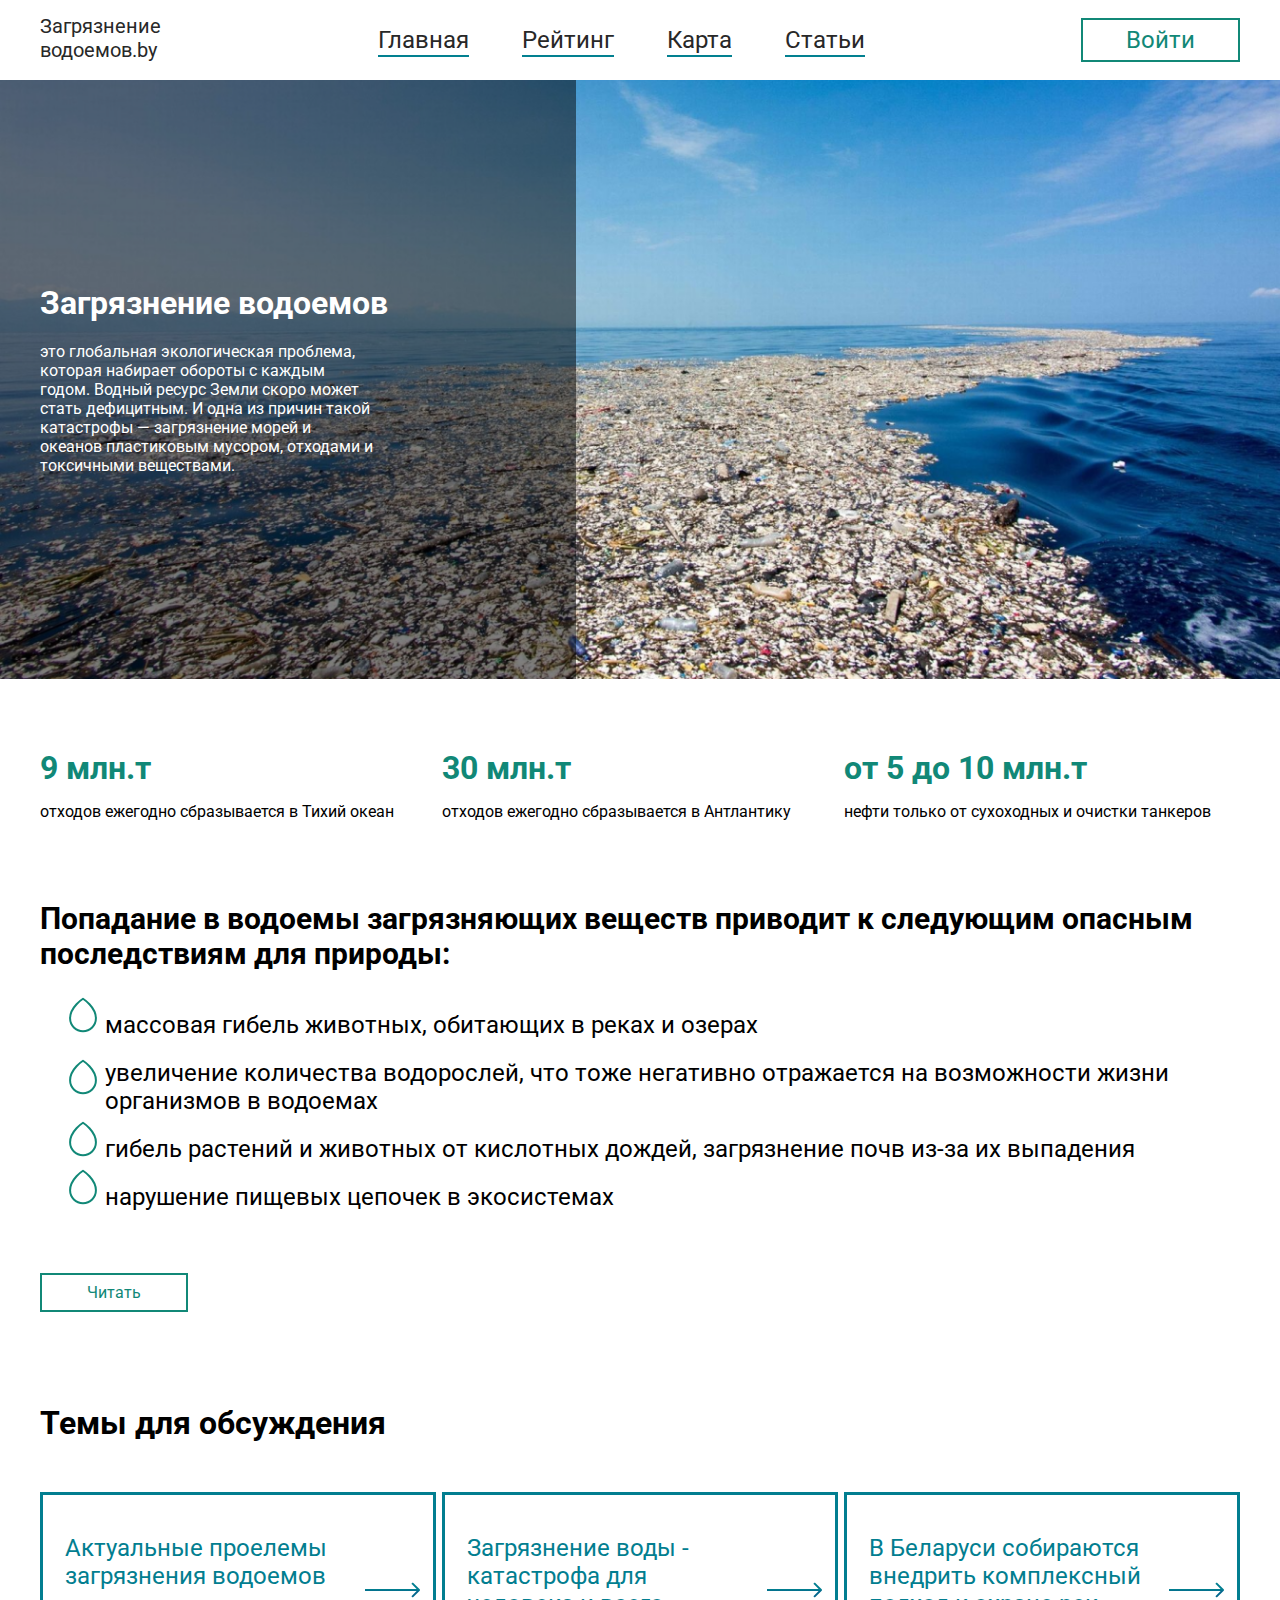
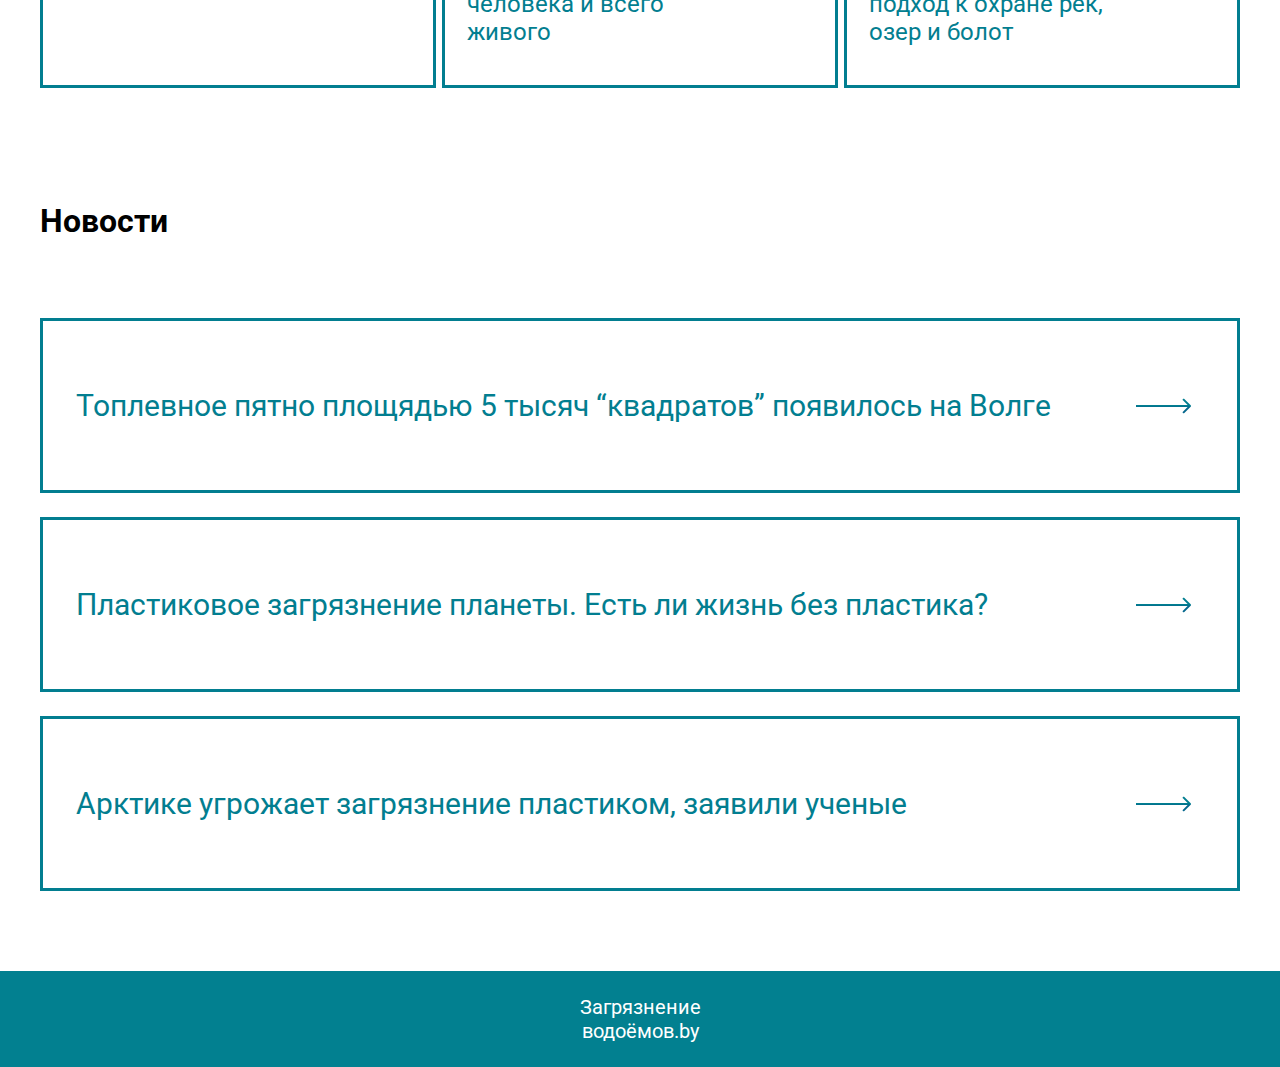
==== index.html @ b581249f "Add files via upload" ====
<!DOCTYPE html>
<html lang="ru">

<head>
    <meta charset="UTF-8">
    <meta http-equiv="X-UA-Compatible" content="IE=edge">
    <meta name="viewport" content="width=device-width, initial-scale=1.0">
    <title>Document</title>
    <link rel="preconnect" href="https://fonts.googleapis.com">
    <link rel="preconnect" href="https://fonts.gstatic.com" crossorigin>
    <link
        href="https://fonts.googleapis.com/css2?family=Inter:wght@400;500&family=Roboto:ital,wght@0,300;0,400;0,500;1,500&display=swap"
        rel="stylesheet">
    <link rel="preconnect" href="https://fonts.googleapis.com">
    <link rel="preconnect" href="https://fonts.gstatic.com" crossorigin>
    <link
        href="https://fonts.googleapis.com/css2?family=Inter:wght@400;500&family=Roboto:ital,wght@0,300;0,400;0,500;1,500&display=swap"
        rel="stylesheet">
    <script defer src="log-in-script.js"></script>
    <link rel="stylesheet" href="header-style.css">
    <link rel="stylesheet" href="style.css">
    <link rel="preconnect" href="https://fonts.googleapis.com">
    <link rel="preconnect" href="https://fonts.gstatic.com" crossorigin>
    <link
        href="https://fonts.googleapis.com/css2?family=M+PLUS+1:wght@400;500&family=Open+Sans&family=Poppins:ital,wght@1,500&family=Roboto:wght@400;500;700&family=Yeseva+One&display=swap"
        rel="stylesheet">
    <title>Загрязнение водоемов</title>
</head>

<body>
    <header class="container">
        <button id="menu_button" class="menu">
            <div class="menu_line1"></div>
            <div class="menu_line2"></div>
        </button>
        <p class="header_name_p"><a href="index.html">Загрязнение<br>водоемов.by</a></p>
        <ul>
            <li><a href="index.html">Главная</a></li>
            <li><a href="rating_by/pollution.html">Рейтинг</a></li>
            <li><a href="pollution/map.html">Карта</a></li>
            <li class="header_ul_last_child"><a href="articlesby/articles.html">Статьи</a></li>
        </ul>
        <button class="header_button" id="header_log_in_button">Войти</button>
    </header>

    <div id="login_form" class="log_in_bg_div z_index0">
        <div class="log_in_div">
            <form action="">
                <input class="log_in_input input_width" type="text" placeholder="ЛОГИН">
                <input id="password" class="password_input input_width" type="password" placeholder="ПАРОЛЬ">
                <button id="view_button" class="password_view">
                    <img id="view_img" src="img/view.png" alt="">
                    <img class="display_none" id="hide_img" src="img/hide.png" alt="">
                </button>
                <button class="form_enter input_width">Вход</button>
                <a href="" class="create_account">Создать аккаунт</a>
            </form>
        </div>
    </div>

    <div id="full_menu_bg" class="full_menu_bg z_index0">
        <div id="full_menu" class="full_menu">
            <button id="full_menu_close"><img src="img/close.png" alt=""></button>
            <ul>
                <li><a href="index.html">Главная</a></li>
                <li><a href="rating_by/pollution.html">Рейтинг</a></li>
                <li><a href="pollution/map.html">Карта</a></li>
                <li><a href="articles_by/articles.html">Статьи</a></li>
            </ul>
        </div>
    </div>


    <main>
        <div class="background">
            <div class="black"> </div>
            <div class="container">
                <h1>Загрязнение водоемов</h1>
                <p>это глобальная экологическая проблема, которая набирает обороты с каждым годом. Водный ресурс Земли
                    скоро может стать дефицитным. И одна из причин такой катастрофы — загрязнение морей и океанов
                    пластиковым мусором, отходами и токсичными веществами.</p>
            </div>
        </div>
        <div class="container">
            <div class="flex-wrapper">
                <div class="ocean">
                    <h1>
                        9 млн.т
                    </h1>
                    <p>отходов ежегодно сбразывается в Тихий океан</p>
                </div>
                <div class="ocean">
                    <h1>30 млн.т</h1>
                    <p>отходов ежегодно сбразывается в Антлантику</p>
                </div>
                <div class="ocean">
                    <h1>от 5 до 10 млн.т</h1>
                    <p>нефти только от сухоходных и очистки танкеров</p>
                </div>
            </div>
        </div>
        <div class="container">
            <div class="list">
                <h1>Попадание в водоемы загрязняющих веществ приводит к следующим опасным последствиям для природы:</h1>
                <li>массовая гибель животных, обитающих в реках и озерах</li>
                <li>увеличение количества водорослей, что тоже негативно отражается на возможности жизни организмов в
                    водоемах</li>
                <li>гибель растений и животных от кислотных дождей, загрязнение почв из-за их выпадения</li>
                <li>нарушение пищевых цепочек в экосистемах</li>
            </div>
        </div>
        <div class="container">
            <div class="read">
                <a href="Article_by_1/article.html">Читать</a>
            </div>
            <h1 class="topic">Темы для обсуждения </h1>
                <div class="problem">
                    <a href="articleby2/article.html">Актуальные проелемы загрязнения водоемов</a>
                    <a href="articleby3/article.html">Загрязнение воды - катастрофа для человека и всего живого </a>
                    <a href="articleby4/article.html">В Беларуси собираются внедрить комплексный подход к охране рек, озер и болот</a>
                </div>
        </div>
        <div class="container">
            <h1 class="new">
                Новости
            </h1>
            <div class="news">
                <a href="articleby1/article.html">Топлевное пятно площядью 5 тысяч “квадратов” появилось на Волге</a>
                <a href="articleby2/article.html">Пластиковое загрязнение планеты. Есть ли жизнь без пластика?</a>
                <a href="articleby3/article.html">Арктике угрожает загрязнение пластиком, заявили ученые</a>
            </div>
        </div>
        </div>
    </main>
    <footer>
        <p>Загрязнение</br>водоёмов.by</p>
    </footer>
</body>

</html>
---- header-style.css ----
*{
    padding: 0;
    margin: 0;
    box-sizing: border-box;
}

a{
    color: #000000;
    text-decoration: none;
}

header{
    display: flex;
    justify-content: space-between;
}

li{
    list-style-type: none;
}

header ul{
    display: flex;
    height: 31px;
    margin-top: 26px;
    margin-bottom: 21px;
}

header ul li{
    margin-right: 53px;
    font-weight: 400;
    font-size: 24px;
    border-bottom: solid 2px #028090;
    font-family: 'Roboto', sans-serif;
}

header ul .header_ul_last_child{
    margin: 0;
}

.container{
    max-width: 1200px;
    margin: auto;
}

.header_name_p{
    margin-top: 14px;
    margin-bottom: 14px;
    font-weight: 400;
    font-size: 20px;
    font-family: 'Roboto', sans-serif;
    vertical-align: middle;
}

.header_button{
    background: none;
    outline: none;
    border: solid #118877 2px;
    color: #118877;
    margin-bottom: 18px;
    margin-top: 18px;
    padding: 6px 43px;
    font-weight: 400;
    font-size: 24px; 
    font-family: 'Roboto', sans-serif;
}

.log_in_bg_div{
    transition: .3s;
    top: 0;
    position: fixed;
    width: 100%;
    height: 100%;
    display: flex;
    justify-content: center;
    background-color: rgba(0, 0, 0, 0.206);
    z-index: 10;
}

.log_in_div{
    margin: 0 40px 0 40px;
    border-radius: 2px;
    margin-top: 5%;
    height: 700px;
    width: 800px;
    background-color: white;
    display: flex;
    justify-content: center;
}

.log_in_div form{
    margin: 0 20px 0 20px;
    position: relative;
    margin-top: 22%;
    margin-bottom: 22%;
    display: flex;
    flex-direction: column;
}

.log_in_div form input{
    padding-left: 25px;
    font-size: 24px;
    outline: none;
    border: none;
    border-radius: 0;
    background-color: #E0E0E0;
    height: 80px;
    width: 678px;
    margin: auto;
}

.log_in_div form .form_enter{
    cursor: pointer;
    height: 80px;
    width: 678px;
    margin: auto;
    font-family: 'Inter', sans-serif;
    outline: none;
    border: none;
    background-color: #909BFC;
    font-weight: 400;
    font-size: 24px;
}

.create_account{
    cursor: pointer;
    margin-top: 30px;
    font-weight: 400;
    font-size: 24px;
    text-decoration: none;
    color: #000000;
    font-family: 'Inter', sans-serif;
    display: block;
    text-align: center;
}

.password_view{
    position: absolute;
    outline: none;
    border: none;
    width: 30px;
    height: 30px;
    background: none;
    top: 130px;
    right: 20px;
    cursor: pointer;
}

.password_view img{
    background-image: url(img/view.png);
    width: 30px;
    height: 30px;
}

.display_none{
    display: none;
}

.menu_line1{
    width: 40px;
    height: 14px;
    border-top: solid 4px #118877;
}

.menu_line2{
    width: 40px;
    height: 18px;
    border-top: solid 4px #118877;
    border-bottom: solid 4px #118877;
}

.menu{
    margin: auto 0 auto 0;
    height: 36px;
    background: none;
    border: none;
    outline: none;
    cursor: pointer;
    display: none;
}

.z_index0{
    z-index: 0;
    visibility: hidden;
    opacity: 0;
}

.full_menu_bg{
    z-index: 10;
    transition: .3s;
    position: fixed;
    top: 0;
    left: 0;
    background-color: #00000080;
    width: 100%;
    height: 100%;
}

.full_menu_animation{
    animation-name: move;
    animation-duration: .6s;
    animation-fill-mode: forwards;
}

.full_menu_animation_backward{
    animation-name: move_backward;
    animation-duration: .6s;
    animation-fill-mode: forwards;
}

.full_menu{ 
    width: 256px;
    margin-left: -256px;
    height: 100%;
    background-color: white;
    text-align: right;
}

.full_menu_bg .full_menu button img{
    width: 40px;
    height: 40px;
}

.full_menu_bg .full_menu ul{
    display: flex;
    flex-direction: column;
    align-items: flex-start;
    margin-top: 20px;
    margin-left: 10px;
}

.full_menu_bg .full_menu li{
    font-weight: 400;
    font-size: 35px;
    font-family: 'Roboto', sans-serif;
}

.full_menu_bg .full_menu button{
    background: none;
    border: none;
    outline: none;
    margin-top: 20px;
    margin-right: 20px;   
}

@keyframes move {
    form{
        
    }

    to{
        margin-left: 0;
    }
}

@keyframes move_backward {
    form{
        margin-left: 0;
    }

    to{
        margin-left: -256px;
    }
}

@media (max-width: 799px){
    header ul{
        display: none;
    }

    header{
        justify-content: space-around;
    }

    .menu{
        display: inline-block;
    }

    .log_in_div form .input_width{
        width: 600px;
    }

    .password_view{
        top: 145px;
    }
}

@media (max-width: 720px){
    .log_in_div form .input_width{
        width: 500px;
    }

    .password_view{
        top: 165px;
    }
}

@media (max-width: 615px){
    .log_in_div form{
        margin-top: 35%;
        margin-bottom: 35%;
    }
    
    .log_in_div form .input_width{
        width: 400px;
    }

    .password_view{
        top: 120px;
    }
}

@media (max-width: 500px){
    .log_in_div form{
        margin-top: 40%;
        margin-bottom: 40%;
    }

    .log_in_div form .input_width{
        width: 300px;
    }

    .password_view{
        top: 137px;
    }
}

@media (max-width: 415px){
    .log_in_div form{
        margin-top: 50%;
        margin-bottom: 50%;
    }

    .log_in_div form .input_width{
        width: 200px;
    }

    .header_button{
        padding: 6px 20px;
    }
}
---- style.css ----
*{
    box-sizing: border-box;
    margin: 0;
    padding: 0;
    transition: 0.3s;
}

a{
    cursor: pointer;
    text-decoration: none;
    color: rgb(40, 40, 40);
}

main{
    font-family: 'Roboto', sans-serif;
}

.background {
    background-image: url(images/image\ 26.png);
    padding: 204px 0;
    position: relative;
    background-size: cover;
}

.black {
    position: absolute;
    background-color: rgba(0, 0, 0, 0.5);
    width: 45%;
    top: 0;
    bottom: 0;
    left: 0;
    z-index: 2;
}

.container {
    position: relative;
    margin: auto;
    max-width: 1200px;
    z-index: 2;
}

 .background p {
    color: #fff;
    width: 28%;
}

 .background h1 {
    color: #fff;
    width: 32%;
    padding-bottom: 20px;
}

body{
    font-family: 'Roboto', sans-serif;
}

.ocean{
    width: 33%;
}

.flex-wrapper{
    display: flex;
    justify-content: space-between;
flex-wrap: wrap;
}

.ocean h1{
    color: #118877;
    padding-top: 70px;
    text-align: left;
    padding-bottom: 15px;
} 

.list h1{
padding-top: 80px;
font-size: 30px;
padding-bottom: 20px;
}

.list li{
    list-style: none;
    padding-top: 20px;
    background-image: url(images/arcticons_droplets.svg);
    background-position: 2% center;
    background-repeat: no-repeat;
    padding-left: 65px;
    font-size: 24px;
}

.read{
  padding-top: 72px;
  padding-bottom: 102px;
}

 .read a{
    text-decoration: none;
    color: #118877;
    border: 2px solid;
    border: solid linear-gradient(94.78deg, #118877 7.54%, #028090 97.64%);
    padding: 8px 45px;
}

.problem{
    display: flex;
    flex-wrap: wrap;
    justify-content: space-between;
}

.problem a{
    border: solid #027E90;
    width: 33%;
    text-align: center;
    font-size: 24px;
   text-decoration: none;
   padding-top: 39px;
   padding-left: 22px;
   padding-right: 85px;
   padding-bottom: 39px;
    color: #027E90;
    margin-bottom: 24px;
    background-repeat: no-repeat;
    background-image: url(images/Arrow2.svg);
background-position: 96% center;
text-align: left;
}

.topic{
    padding-bottom: 50px;
}

.new{
    padding-top: 90px;
    padding-bottom: 54px;
}

.news{
    display: flex;
    flex-direction: column;
    padding-bottom: 80px;
}

.news a{
    border: solid #027E90;
    width: 100%;
    text-align: center;
    padding-top: 67px;
    padding-left: 33px;
    padding-right: 96px;
    padding-bottom: 67px;
    font-size: 30px;
    margin-top: 24px;
    text-decoration: none;
    color: #027E90;
    background-image: url(images/Arrow2.svg);
    background-repeat: no-repeat;
    background-position: 96% center;
    text-align: left;
}

.problem a:hover{
    background-color: #028090;
    color: #fff;
    background-image: url(images/Arrow1.svg);
}

.news a:hover{
    background-color: #028090;
    color: #fff;
    background-image: url(images/Arrow1.svg);
}

footer{
    background-color: #028090;
}

footer p{
    color: #FFFF;
    text-align: center;
    font-size: 20px;
    display: block;
    padding-top: 24px;
    padding-bottom: 24px;
}

@media(max-width:1200px ){
    .container{
        max-width: 95%;
    }

}

@media(max-width: 1100px ){
    .problem a{
        width: 48%;
    }
}

@media(max-width: 864px){
    .ocean{
        width: 48%;
    }
}

@media(max-width: 425px){
  .problem a{
      width: 100%;
      font-size: 20px;
      padding: 20px 45px 20px 20px;
      text-align: left;
  }
  .ocean{
      width: 100%;
  }

  .news a{
      width: 100%;
      font-size: 20px;
      padding: 20px 50px 20px 20px;
  }

  .background h1{
     font-size: 25px;
  }

  .background{
      padding: 100px 0;
  }

  .list h1{
      font-size: 25px;
      padding-bottom: 25px;
      padding-top: 50px;
  }

  .new{ 
      padding-top: 20px;
      padding-bottom: 25px;
  }

  .topic{
      padding-top: 0;
      padding-bottom: 25px;
  }
  .read{
      padding-bottom: 50px;
      padding-top: 50px;
}

.ocean h1{
    padding-top: 25px;
    padding-bottom: 15px;
}

.news{
    padding-bottom: 50px;
}

.black{
    width: 100%;
}
.background p{
  width: 90%; 
}

.background h1{
    width: 40%;
}
}

@media(max-width: 348px){
    .news a{
        padding: 20px 60px 20px 20px;
        font-size: 18px;
    }

    .problem a{
        padding: 20px 63px 20px 20px;
        width: 100%;
        font-size: 18px;
    }
}
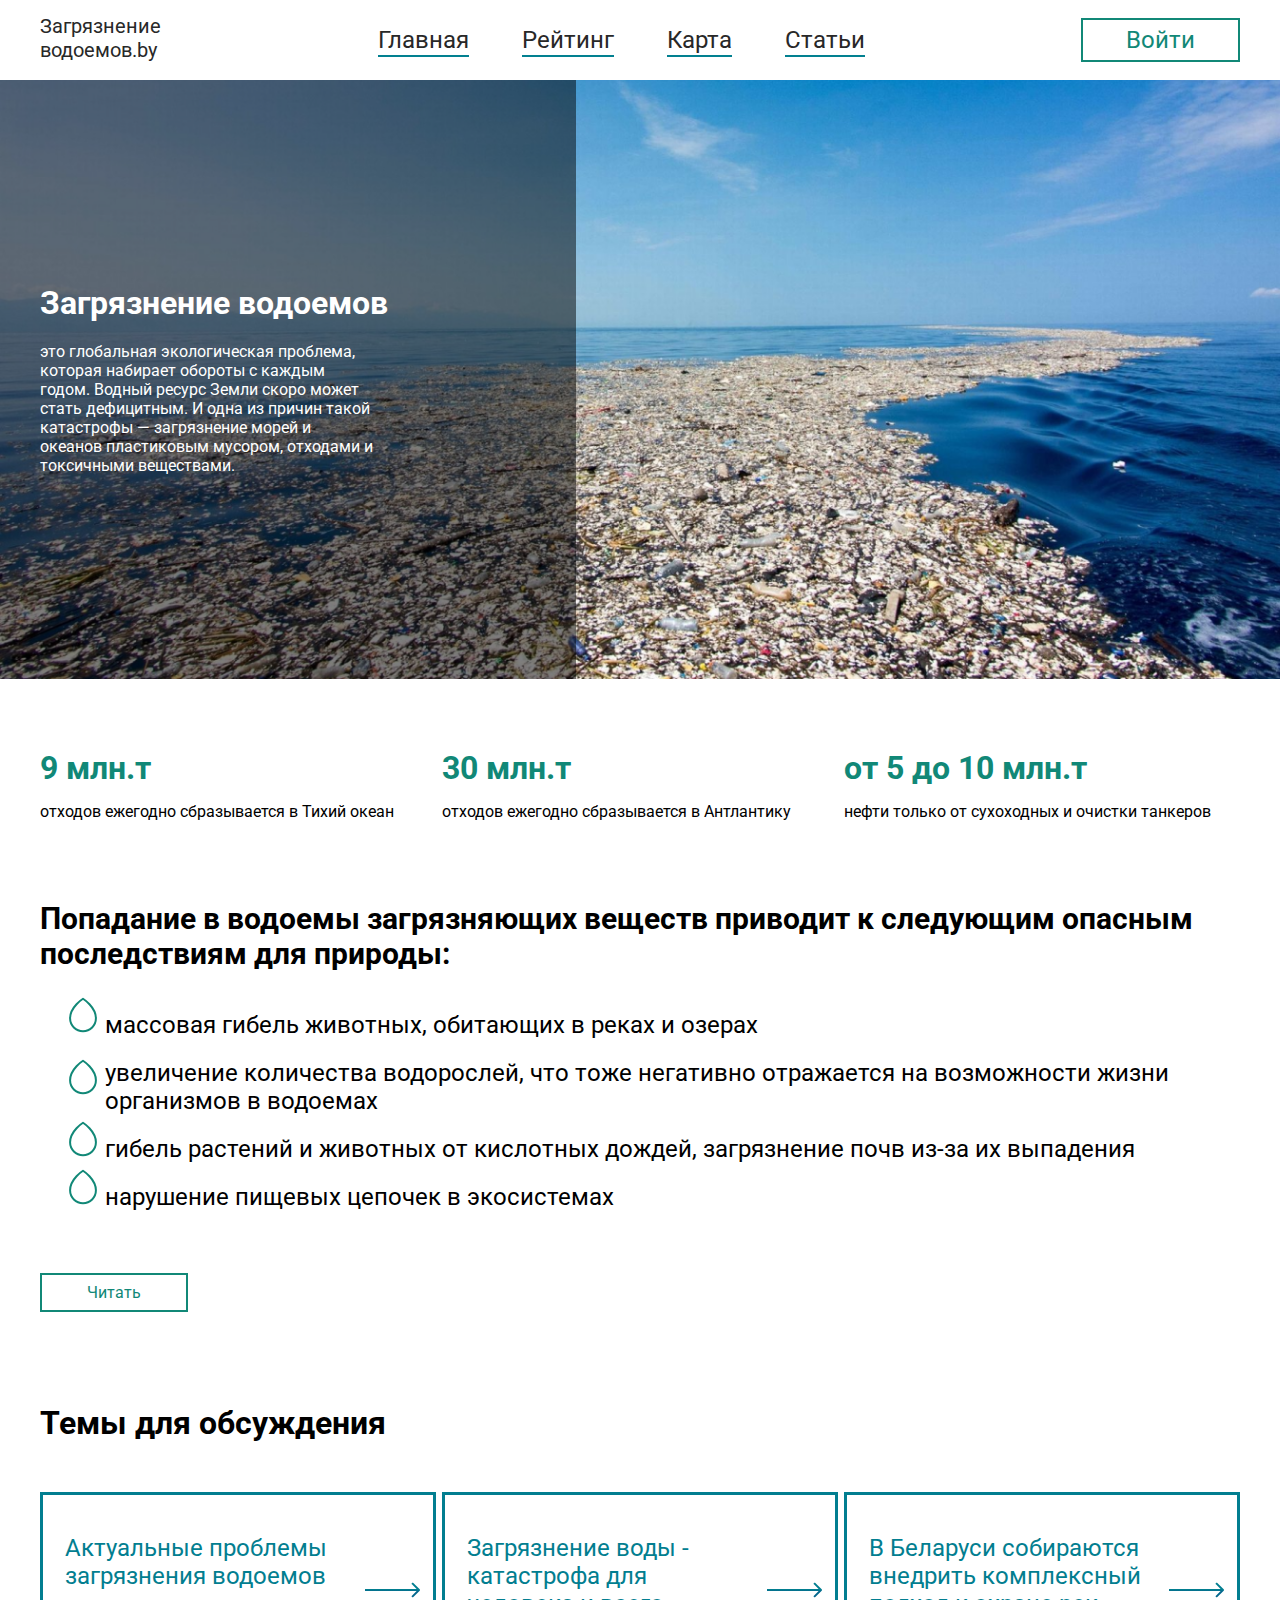
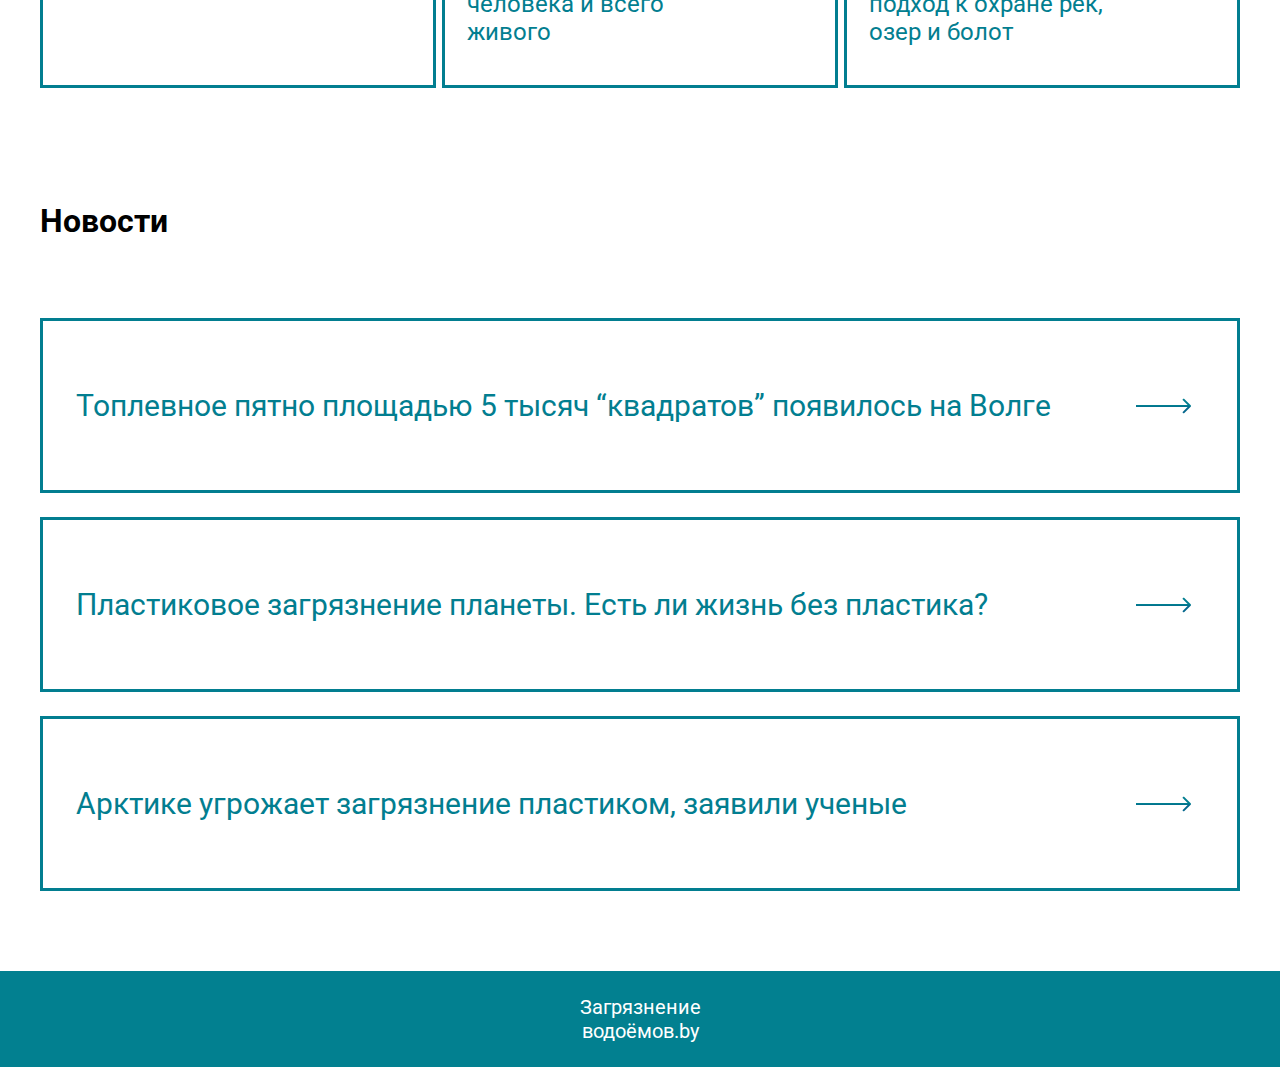
==== commit 8b47714c: "Update index.html" ====
--- a/index.html
+++ b/index.html
@@ -115,7 +115,7 @@
             </div>
             <h1 class="topic">Темы для обсуждения </h1>
                 <div class="problem">
-                    <a href="articleby2/article.html">Актуальные проелемы загрязнения водоемов</a>
+                    <a href="articleby2/article.html">Актуальные проблемы загрязнения водоемов</a>
                     <a href="articleby3/article.html">Загрязнение воды - катастрофа для человека и всего живого </a>
                     <a href="articleby4/article.html">В Беларуси собираются внедрить комплексный подход к охране рек, озер и болот</a>
                 </div>
@@ -125,7 +125,7 @@
                 Новости
             </h1>
             <div class="news">
-                <a href="articleby1/article.html">Топлевное пятно площядью 5 тысяч “квадратов” появилось на Волге</a>
+                <a href="articleby1/article.html">Топлевное пятно площадью 5 тысяч “квадратов” появилось на Волге</a>
                 <a href="articleby2/article.html">Пластиковое загрязнение планеты. Есть ли жизнь без пластика?</a>
                 <a href="articleby3/article.html">Арктике угрожает загрязнение пластиком, заявили ученые</a>
             </div>
@@ -137,4 +137,4 @@
     </footer>
 </body>
 
-</html>+</html>
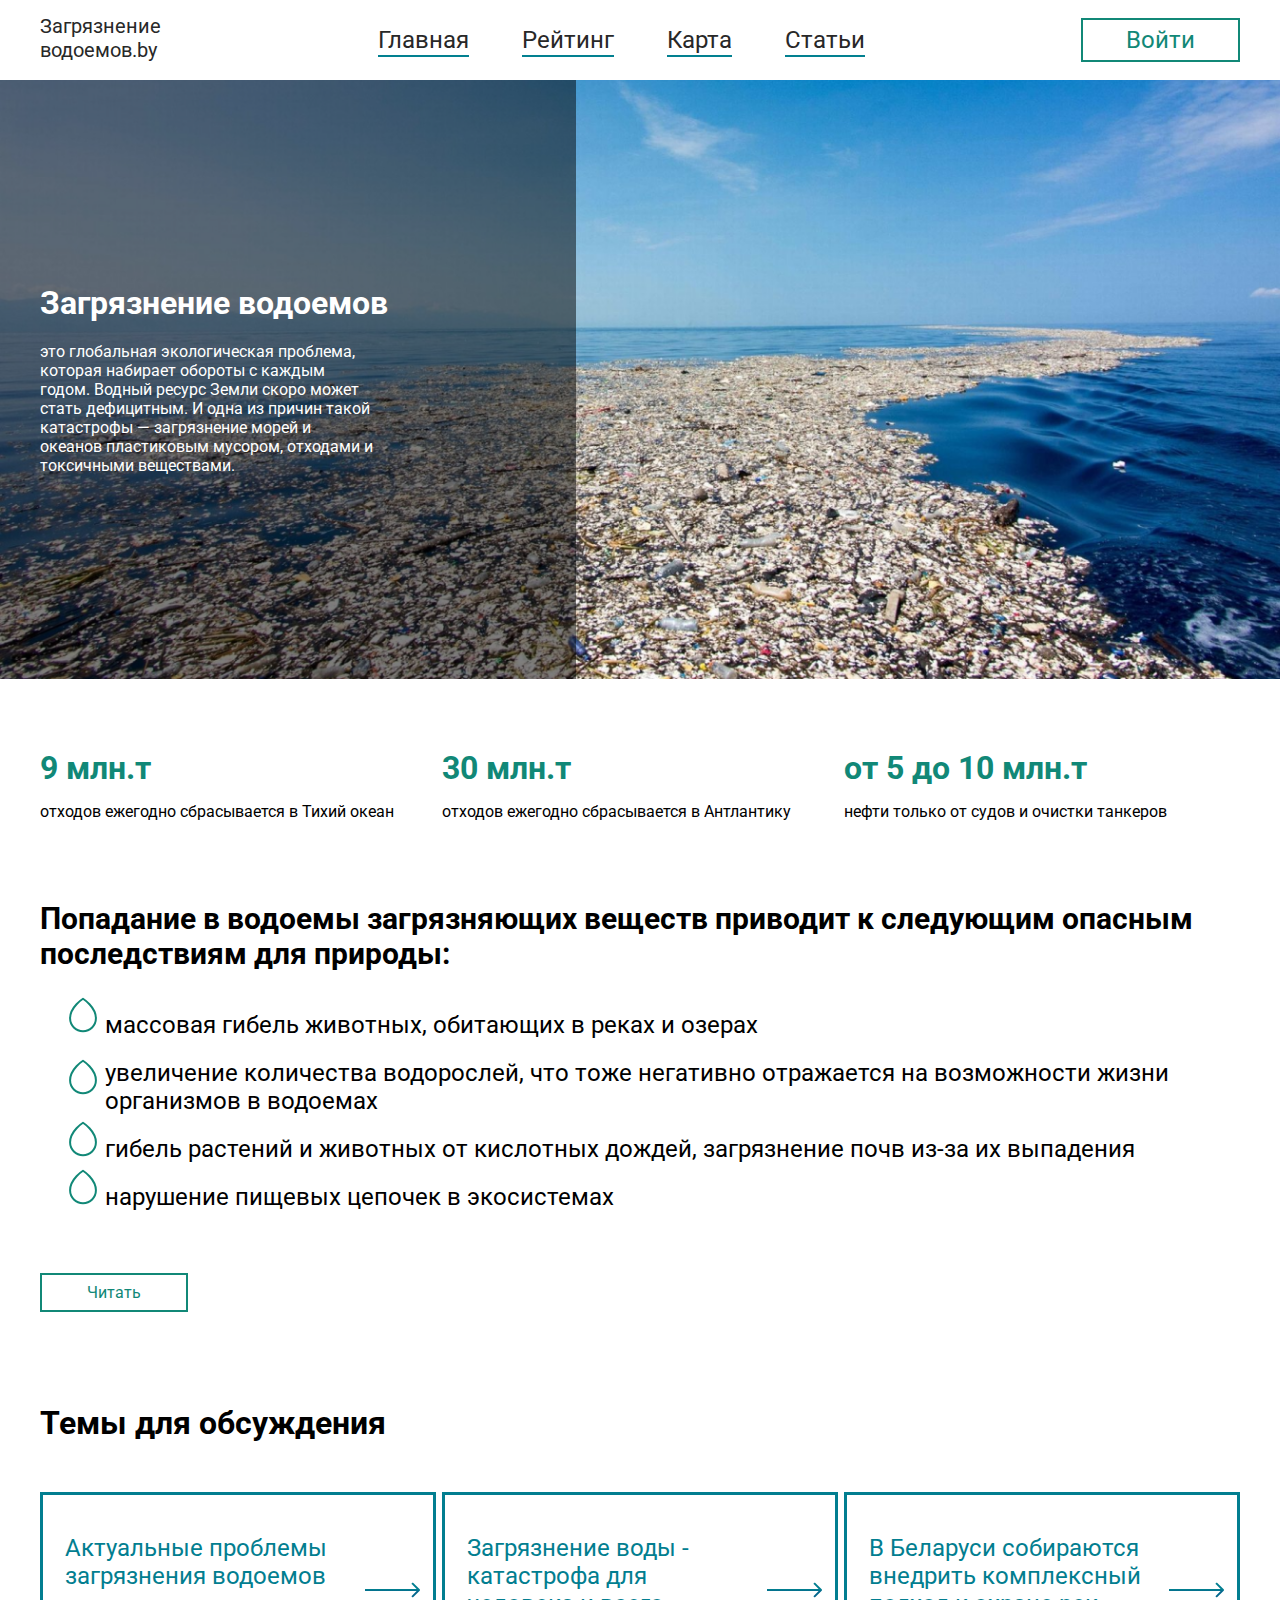
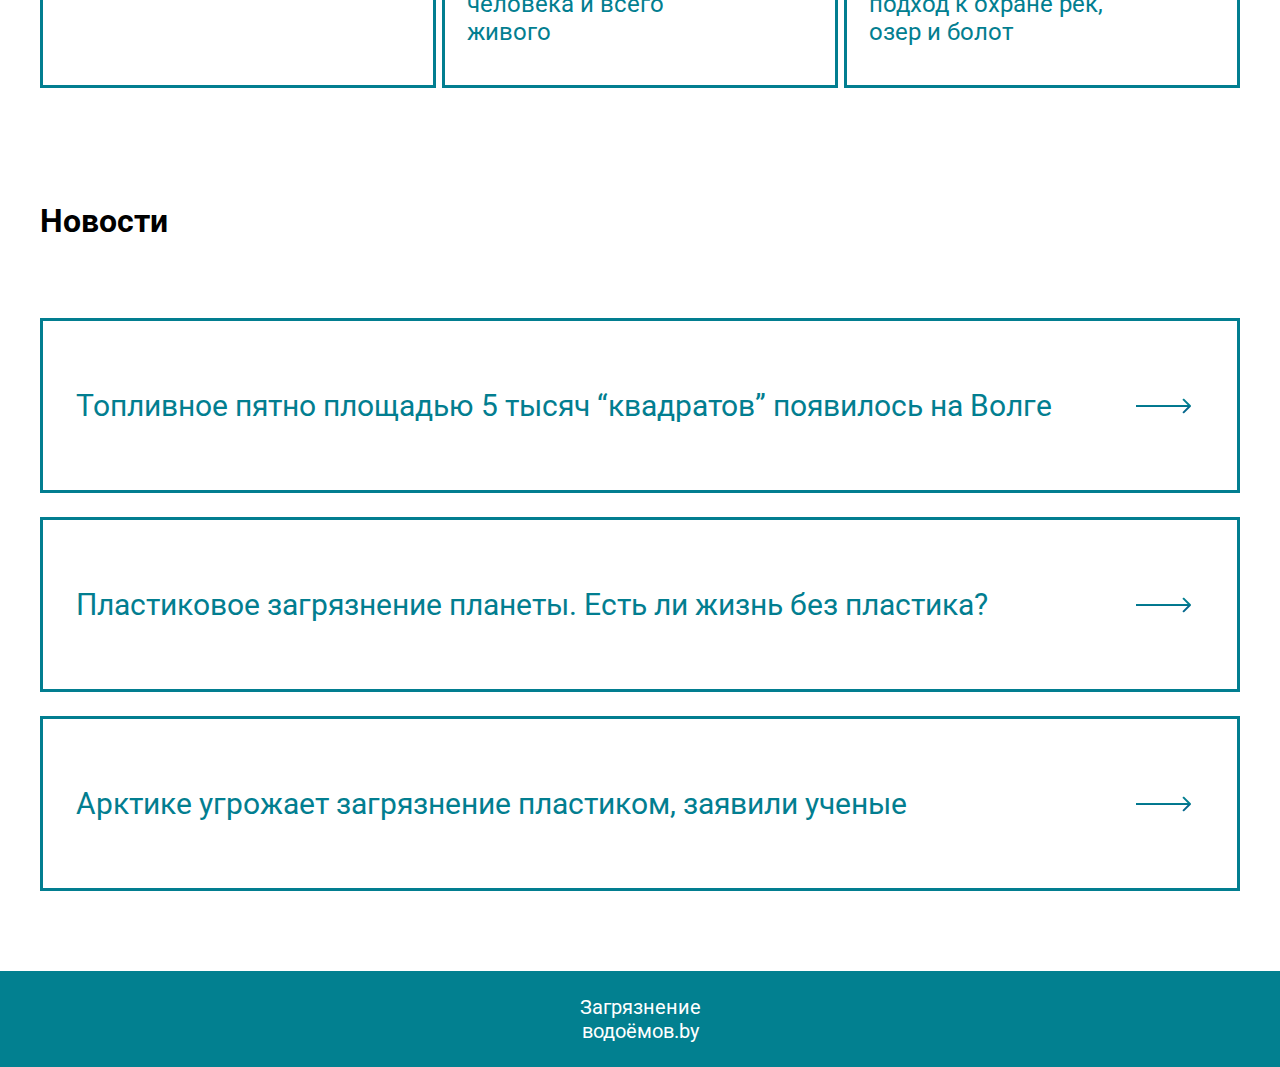
==== commit 5a0e9f89: "Update index.html" ====
--- a/index.html
+++ b/index.html
@@ -87,15 +87,15 @@
                     <h1>
                         9 млн.т
                     </h1>
-                    <p>отходов ежегодно сбразывается в Тихий океан</p>
+                    <p>отходов ежегодно сбрасывается в Тихий океан</p>
                 </div>
                 <div class="ocean">
                     <h1>30 млн.т</h1>
-                    <p>отходов ежегодно сбразывается в Антлантику</p>
+                    <p>отходов ежегодно сбрасывается в Антлантику</p>
                 </div>
                 <div class="ocean">
                     <h1>от 5 до 10 млн.т</h1>
-                    <p>нефти только от сухоходных и очистки танкеров</p>
+                    <p>нефти только от судов и очистки танкеров</p>
                 </div>
             </div>
         </div>
@@ -125,7 +125,7 @@
                 Новости
             </h1>
             <div class="news">
-                <a href="articleby1/article.html">Топлевное пятно площадью 5 тысяч “квадратов” появилось на Волге</a>
+                <a href="articleby1/article.html">Топливное пятно площадью 5 тысяч “квадратов” появилось на Волге</a>
                 <a href="articleby2/article.html">Пластиковое загрязнение планеты. Есть ли жизнь без пластика?</a>
                 <a href="articleby3/article.html">Арктике угрожает загрязнение пластиком, заявили ученые</a>
             </div>
